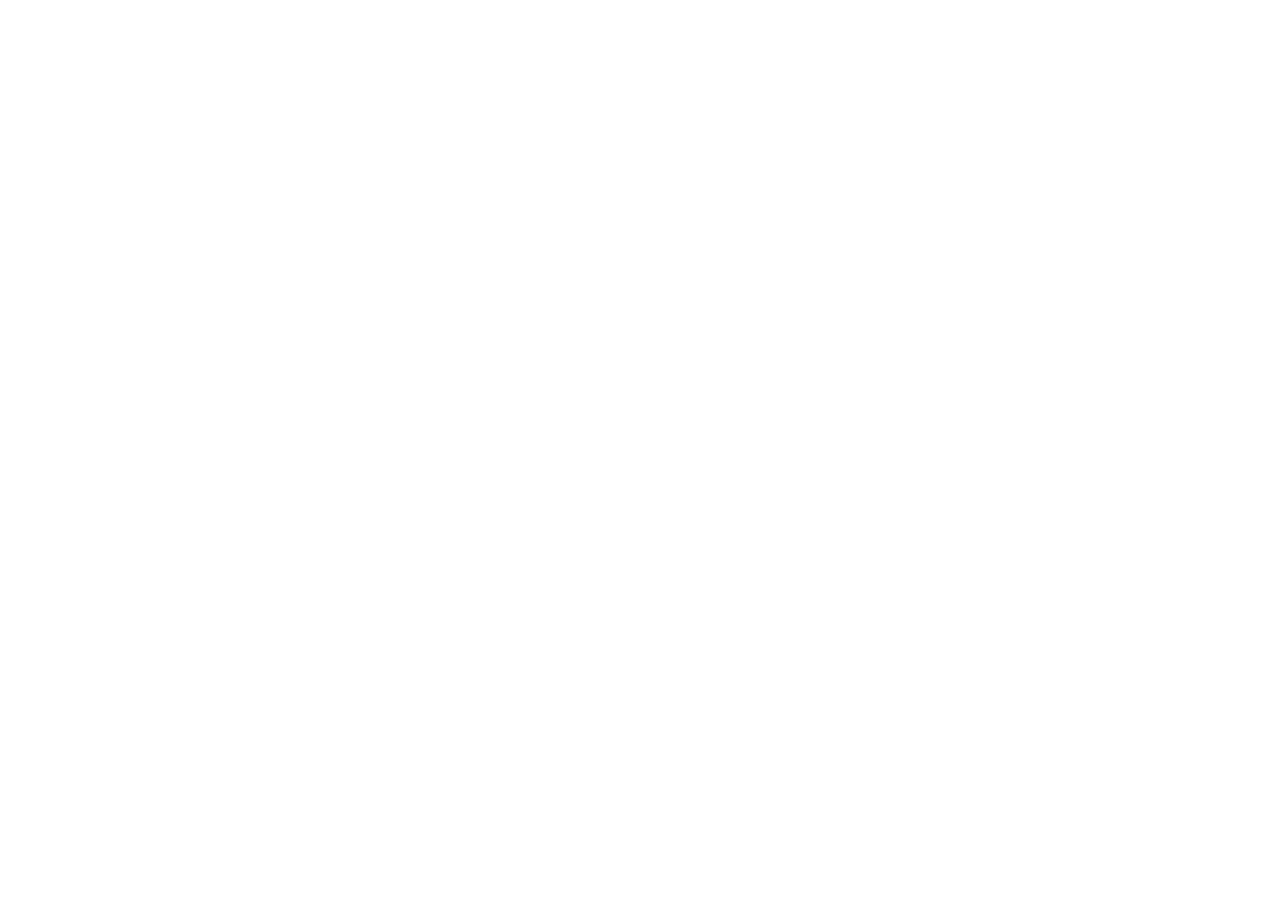
==== fuyu/index.html @ 99b29c58 "冬季限定アルバイトのチラシQR用の転送ページ /fuyu/ を追加（当面は通年パートの求人へ転送） Co-Authored-By: Claude Opus 5.5 <noreply@anthropic" ====
<!DOCTYPE html>
<html lang="ja">
<head>
<meta charset="UTF-8" />
<meta name="viewport" content="width=device-width, initial-scale=1.0" />
<title>冬季限定アルバイト募集｜当別当育苗</title>
<meta name="robots" content="noindex, follow" />
<!-- 冬季限定アルバイトのチラシのQRコードの飛び先。季節の求人を出したら、またIndeedの求人を出し直してURLが変わったら、jk= の3か所（meta refresh・JOB_URL・リンク）を書き換える。季節の求人ができるまでは通年パートの求人に移す -->
<meta http-equiv="refresh" content="0; url=https://jp.indeed.com/viewjob?jk=e2c8e6361f26f959" />
<link rel="icon" href="/favicon.svg" type="image/svg+xml" />
<link rel="stylesheet" href="/style.css" />
<script>
  var JOB_URL = "https://jp.indeed.com/viewjob?jk=e2c8e6361f26f959";
  location.replace(JOB_URL);
</script>
</head>
<body>
<main style="max-width:640px;margin:0 auto;padding:48px 16px;line-height:1.8">
  <h1 style="font-size:1.4rem">当別当育苗　冬季限定アルバイト募集（1月〜4月末）</h1>
  <p>Indeedの求人ページに移動しています。移動しない場合は、次のリンクから開いてください。</p>
  <p><a href="https://jp.indeed.com/viewjob?jk=e2c8e6361f26f959">Indeedの求人ページを開く</a></p>
  <p>お電話でも受け付けています。<br><a href="tel:0858585005">TEL 0858-58-5005</a></p>
  <p><a href="/recruit.html">採用情報</a>　<a href="/">トップページ</a></p>
</main>
</body>
</html>
---- style.css ----
@charset "UTF-8";
/* 当別当育苗 公式サイト — リデザイン v4（エディトリアル・クラフトミニマリズム） */

:root {
  --paper:      #F7F5EE;
  --paper-deep: #EFECE1;
  --ink:        #1F231C;
  --ink-soft:   #454B3E;
  --muted:      #77786A;
  --line:       #DBD6C6;
  --green:      #3A5635;
  --green-deep: #2C4128;
  --night:      #20281F;
  --on-night:   #EDEAE0;
  --muted-night:#A6A89A;
  --line-night: rgba(237,234,224,.22);

  --font-display: "Shippori Mincho B1", "Hiragino Mincho ProN", "Yu Mincho", serif;
  --font-body: "Zen Kaku Gothic New", "Hiragino Kaku Gothic ProN", "Noto Sans JP", "Yu Gothic", sans-serif;

  --sp-2: 16px; --sp-3: 24px; --sp-4: 32px; --sp-6: 48px; --sp-8: 64px;
  --section: clamp(88px, 11vw, 152px);
  --wrap-max: 1120px;
  --wrap-pad: clamp(20px, 4vw, 32px);
}

* { box-sizing: border-box; }
html, body { overflow-x: clip; }
html { scroll-behavior: smooth; }

body {
  margin: 0;
  background: var(--paper);
  color: var(--ink-soft);
  font-family: var(--font-body);
  font-size: 15.5px;
  line-height: 1.95;
  letter-spacing: .02em;
  -webkit-font-smoothing: antialiased;
  text-rendering: optimizeLegibility;
}

a { color: inherit; }
img { display: block; max-width: 100%; }

.wrap { max-width: var(--wrap-max); margin: 0 auto; padding: 0 var(--wrap-pad); }
.bleed { width: 100dvw; margin-inline: calc(50% - 50dvw); }

h1, h2, h3 { font-family: var(--font-display); color: var(--ink); margin: 0; }
h1, h2 { font-weight: 600; }
h3 { font-weight: 500; }

.sr-only { position:absolute; width:1px; height:1px; padding:0; margin:-1px; overflow:hidden; clip:rect(0,0,0,0); white-space:nowrap; border:0; }
.nw { display: inline-block; }

/* ---------- ボタン ---------- */
.btn {
  display: inline-flex; align-items: center; gap: 8px;
  padding: 14px 26px; border-radius: 2px; border: 1px solid transparent;
  font-family: var(--font-body); font-size: 14px; font-weight: 500; letter-spacing: .08em;
  text-decoration: none; cursor: pointer; transition: background .25s, color .25s, border-color .25s;
}
.btn .arrow { transition: transform .25s; }
.btn:hover .arrow { transform: translateX(4px); }
.btn-primary { background: var(--green); color: #fff; }
.btn-primary:hover { background: var(--green-deep); color: #fff; }
.btn-ghost { background: transparent; color: var(--ink); border-color: var(--ink); }
.btn-ghost:hover { background: var(--ink); color: var(--paper); }
.btn-ghost-light { background: transparent; color: var(--on-night); border-color: var(--on-night); }
.btn-ghost-light:hover { background: var(--on-night); color: var(--night); }

/* ---------- ヘッダー ---------- */
.site-header {
  position: sticky; top: 0; z-index: 30;
  background: var(--paper); border-bottom: 1px solid var(--line);
}
.site-header .wrap { display: flex; align-items: center; justify-content: space-between; height: 72px; }
.brand { text-decoration: none; }
.brand .name { font-family: var(--font-display); font-weight: 500; font-size: 20px; letter-spacing: .14em; color: var(--ink); }
.nav { display: flex; align-items: center; gap: 26px; }
.nav a {
  font-size: 13.5px; font-weight: 500; color: var(--ink-soft); text-decoration: none; padding-bottom: 3px; white-space: nowrap;
  background-image: linear-gradient(var(--ink), var(--ink));
  background-size: 0% 1px; background-position: 0 100%; background-repeat: no-repeat;
  transition: background-size .3s ease, color .2s;
}
.nav a:hover { color: var(--ink); background-size: 100% 1px; }
.nav a[aria-current="page"] { color: var(--ink); background-size: 100% 1px; }

/* ---------- 共通セクション ---------- */
.sec { padding: var(--section) 0; }
.sec--deep { background: var(--paper-deep); }
.sec--paper { background: var(--paper); border-top: 1px solid var(--line); }

.sechead { display: flex; align-items: center; gap: 16px; margin-bottom: var(--sp-4); }
.sechead .num { font-size: 11px; font-weight: 500; letter-spacing: .25em; color: var(--muted); }
.sechead .rule { flex: 1; height: 1px; background: var(--line); }

.kicker { font-size: 13px; font-weight: 500; letter-spacing: .2em; color: var(--green); margin: 0 0 14px; }
.stitle { font-size: clamp(25px, 3vw, 34px); line-height: 1.45; letter-spacing: .05em; }
.lead { font-size: 16.5px; line-height: 2.05; letter-spacing: .03em; color: var(--ink-soft); max-width: 40em; margin: 0; }

.split { display: grid; grid-template-columns: 5fr 7fr; gap: var(--sp-8); align-items: start; }
.split-r { padding-top: 6px; }

/* ---------- ヒーロー ---------- */
.hero { display: grid; grid-template-columns: 44% 56%; align-items: stretch; min-height: clamp(480px, 72vh, 720px); }
.hero-text {
  display: flex; gap: var(--sp-3); align-items: center;
  padding-left: max(var(--wrap-pad), calc((100vw - var(--wrap-max)) / 2));
  padding-right: var(--sp-6); padding-block: var(--sp-8);
}
.hero-kicker {
  writing-mode: vertical-rl; text-orientation: upright;
  font-size: 13px; letter-spacing: .3em; color: var(--muted); margin: 0; white-space: nowrap; align-self: flex-start;
}
.hero-copy { flex: 1; }
.hero h1 { font-size: clamp(34px, 4.6vw, 54px); line-height: 1.35; letter-spacing: .045em; }
.hero .subhead { font-size: 16px; line-height: 2; letter-spacing: .03em; color: var(--ink-soft); max-width: 34em; margin: 22px 0 0; }
.hero .btns { display: flex; gap: 12px; flex-wrap: wrap; margin-top: 34px; }
.hero-media { position: relative; overflow: hidden; }
.hero-media img { width: 100%; height: 100%; object-fit: cover; }

/* ---------- 会社案内 ---------- */
.band { height: clamp(320px, 42vw, 520px); overflow: hidden; margin-top: var(--sp-8); }
.band img { width: 100%; height: 100%; object-fit: cover; object-position: center 62%; }
.band-cap { text-align: right; font-size: 13px; letter-spacing: .04em; color: var(--muted); margin: 12px 0 0; }

.mvv { display: grid; grid-template-columns: 1fr 1fr; gap: var(--sp-8); margin-top: var(--section); }
.mvv .item { padding-left: var(--sp-3); border-left: 1px solid var(--line); }
.mvv .label { font-size: 11px; font-weight: 500; letter-spacing: .25em; color: var(--green); }
.mvv h3 { font-size: 19px; line-height: 1.6; letter-spacing: .05em; margin: 10px 0 12px; }
.mvv p { font-size: 14.5px; color: var(--ink-soft); margin: 0; max-width: 34em; }

.about-info { margin-top: var(--section); max-width: 66%; }
.info-h { font-family: var(--font-display); font-weight: 500; font-size: 19px; letter-spacing: .05em; color: var(--ink); margin: 0 0 6px; }
.info-table { width: 100%; border-collapse: collapse; font-feature-settings: "tnum"; }
.info-table th, .info-table td { text-align: left; vertical-align: top; padding: 18px 0; border-top: 1px solid var(--line); }
.info-table tr:last-child td, .info-table tr:last-child th { border-bottom: 1px solid var(--line); }
.info-table th { width: 116px; font-size: 12px; font-weight: 500; letter-spacing: .15em; color: var(--muted); padding-right: 20px; white-space: nowrap; }
.info-table td { font-size: 15.5px; color: var(--ink-soft); }
.info-table a, .map-link a { color: var(--green); text-underline-offset: 3px; }
.map-link { margin: 20px 0 0; font-size: 14px; }
.map-link a { text-decoration: none; }
.map-link a:hover { text-decoration: underline; }

/* ---------- 商品 ---------- */
.products-grid { display: grid; grid-template-columns: 7fr 4fr; gap: var(--sp-8); align-items: start; margin-top: var(--sp-8); }
.pcard--sub { margin-top: 72px; }
.pcard .media { overflow: hidden; }
.pcard .media img { width: 100%; height: 100%; object-fit: cover; transition: transform .8s ease-out; }
.pcard .media:hover img { transform: scale(1.02); }
.pcard--main .media { aspect-ratio: 3 / 2; }
.pcard--sub .media { aspect-ratio: 4 / 5; }
.pcard .cap { display: flex; align-items: baseline; gap: 14px; border-top: 1px solid var(--line); margin-top: 18px; padding-top: 14px; }
.pcard .cap .num { font-family: var(--font-display); font-size: 15px; color: var(--green); letter-spacing: .1em; }
.pcard h3 { font-size: 19px; letter-spacing: .05em; }
.pcard .desc { font-size: 14.5px; color: var(--ink-soft); margin: 12px 0 0; }
.pcard .price { font-size: 13.5px; color: var(--muted); margin: 10px 0 0; }
.card-link { display: inline-flex; align-items: baseline; gap: 6px; margin-top: 14px; font-size: 13.5px; color: var(--green); text-decoration: none; letter-spacing: .04em; }
.card-link .arrow { transition: transform .25s; }
.card-link:hover .arrow { transform: translateX(4px); }
.note { margin: var(--sp-8) 0 0; font-size: 13px; line-height: 1.9; color: var(--muted); max-width: 52em; }

/* ---------- オンラインショップ（末尾・小ブロック） ---------- */
.shop-strip { padding: var(--sp-8) 0; background: var(--paper-deep); border-top: 1px solid var(--line); }
.shop-strip-title { font-family: var(--font-display); font-weight: 500; font-size: 20px; letter-spacing: .05em; color: var(--ink); margin: 6px 0 12px; }
.shop-strip-text { font-size: 14.5px; line-height: 1.95; color: var(--ink-soft); max-width: 46em; margin: 0 0 18px; }

/* ---------- 採用: 3つの基準（枠なし番号リスト） ---------- */
.values { display: grid; grid-template-columns: repeat(3, 1fr); gap: var(--sp-6); margin-top: var(--sp-8); }
.value { border-top: 1px solid var(--line); padding-top: 20px; }
.value .num { font-family: var(--font-display); font-size: 19px; color: var(--green); letter-spacing: .1em; }
.value h3 { font-size: 18px; letter-spacing: .05em; margin: 10px 0 12px; }
.value p { font-size: 14.5px; color: var(--ink-soft); margin: 0; }

/* ---------- 募集要項 ---------- */
.req-table { width: 100%; border-collapse: collapse; margin-top: var(--sp-4); font-feature-settings: "tnum"; }
.req-table th, .req-table td { text-align: left; vertical-align: top; padding: 18px 0; border-top: 1px solid var(--line); }
.req-table tr:last-child td, .req-table tr:last-child th { border-bottom: 1px solid var(--line); }
.req-table th { width: 150px; font-size: 12px; font-weight: 500; letter-spacing: .15em; color: var(--muted); padding-right: 24px; white-space: nowrap; }
.req-table td { font-size: 15px; color: var(--ink-soft); line-height: 1.95; }
.req-table td .tba { color: var(--muted); font-size: 13px; }
.req-table a { color: var(--green); text-underline-offset: 3px; }
.apply-tel { margin-top: var(--sp-6); }
.apply-tel a { font-family: var(--font-display); font-size: 24px; letter-spacing: .06em; color: var(--ink); text-decoration: none; font-feature-settings: "tnum"; }
.apply-tel a:hover { color: var(--green); }

/* ---------- 採用ティーザー（実写＋暗緑オーバーレイ） ---------- */
.teaser { position: relative; display: grid; place-items: center; height: clamp(420px, 52vh, 560px); overflow: hidden; text-align: center; }
.teaser-bg { position: absolute; inset: 0; width: 100%; height: 100%; object-fit: cover; }
.teaser::after { content: ""; position: absolute; inset: 0; background: var(--night); opacity: .62; }
.teaser-inner { position: relative; z-index: 1; padding: 0 var(--wrap-pad); }
.teaser h2 { color: var(--on-night); font-size: clamp(24px, 3.2vw, 32px); line-height: 1.45; letter-spacing: .06em; }
.teaser p { color: var(--on-night); opacity: .9; font-size: 15px; line-height: 2; max-width: 40em; margin: 16px auto 30px; }

/* ---------- フッター ---------- */
.site-footer { background: var(--night); color: var(--on-night); padding: var(--sp-8) 0 var(--sp-6); border-top: 1px solid var(--line-night); }
.site-footer .cols { display: grid; grid-template-columns: 2fr 1fr 1fr; gap: var(--sp-6); }
.site-footer .fname { font-family: var(--font-display); font-size: 22px; letter-spacing: .1em; color: #fff; margin: 0 0 14px; }
.site-footer p { font-size: 13.5px; line-height: 1.95; color: var(--on-night); margin: 0; }
.site-footer a { color: var(--on-night); text-decoration: none; text-underline-offset: 3px; }
.site-footer a:hover { text-decoration: underline; }
.site-footer .fnav { padding-top: 6px; }
.site-footer .fnav a { display: block; padding: 4px 0; font-size: 14px; }
.site-footer .copy { margin-top: var(--sp-6); font-size: 12px; color: var(--muted-night); letter-spacing: .04em; }

/* ---------- モーション ---------- */
.hero-copy, .hero-media { will-change: opacity, transform; }
@keyframes heroIn { from { opacity: 0; transform: translateY(8px); } to { opacity: 1; transform: none; } }
.hero-copy { animation: heroIn .8s ease-out both; }
.hero-media { animation: heroIn .8s ease-out .12s both; }

html.js .reveal { opacity: 0; transform: translateY(12px); transition: opacity .65s ease-out, transform .65s ease-out; }
html.js .reveal.is-in { opacity: 1; transform: none; }

@media (prefers-reduced-motion: reduce) {
  html { scroll-behavior: auto; }
  .hero-copy, .hero-media { animation: none; }
  html.js .reveal { opacity: 1; transform: none; transition: none; }
  .pcard .media img { transition: none; }
  .pcard .media:hover img { transform: none; }
  .btn:hover .arrow, .card-link:hover .arrow { transform: none; }
}

/* ---------- レスポンシブ ---------- */
@media (max-width: 860px) {
  .nav { gap: 16px; }
  .nav a:not(.shop) { font-size: 12.5px; }
  .split { grid-template-columns: 1fr; gap: var(--sp-3); }
  .products-grid { grid-template-columns: 1fr; gap: var(--sp-6); }
  .pcard--sub { margin-top: 0; }
  .pcard--sub .media { aspect-ratio: 3 / 2; }
  .mvv { grid-template-columns: 1fr; gap: var(--sp-4); }
  .values { grid-template-columns: 1fr; gap: var(--sp-4); }
  .about-info { max-width: 100%; }
  .hero { grid-template-columns: 1fr; min-height: 0; }
  .hero-text { padding: var(--sp-8) var(--wrap-pad) var(--sp-6); display: block; }
  .hero-kicker { writing-mode: horizontal-tb; text-orientation: mixed; margin: 0 0 14px; color: var(--green); letter-spacing: .2em; }
  .hero-media { aspect-ratio: 3 / 2; }
  .site-footer .cols { grid-template-columns: 1fr; gap: var(--sp-4); }
}

@media (max-width: 480px) {
  .site-header .wrap { flex-wrap: wrap; height: auto; padding-top: 12px; padding-bottom: 12px; row-gap: 10px; }
  .brand { order: 1; }
  .nav { order: 3; width: 100%; justify-content: flex-start; gap: 20px; }
  .hero h1 { font-size: 30px; }
  .info-table th, .req-table th { width: 96px; padding-right: 12px; letter-spacing: .1em; }
}
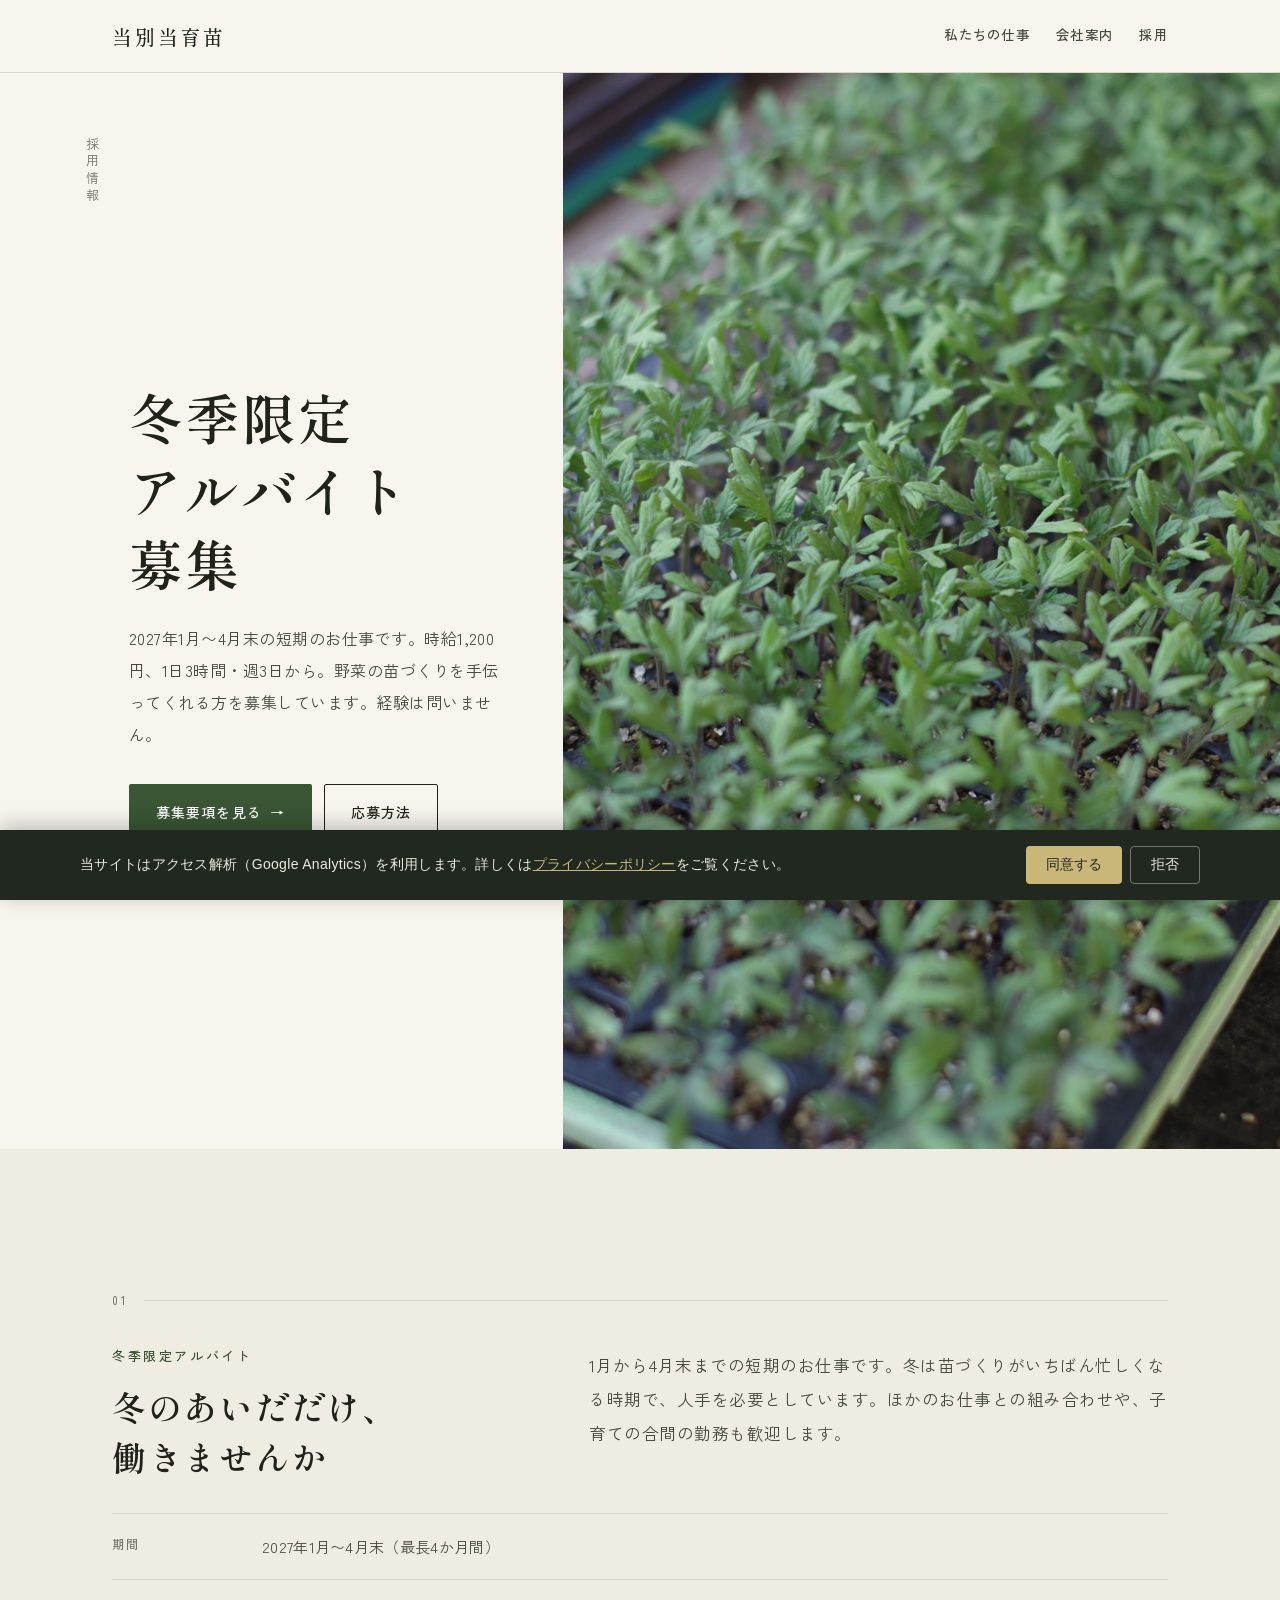
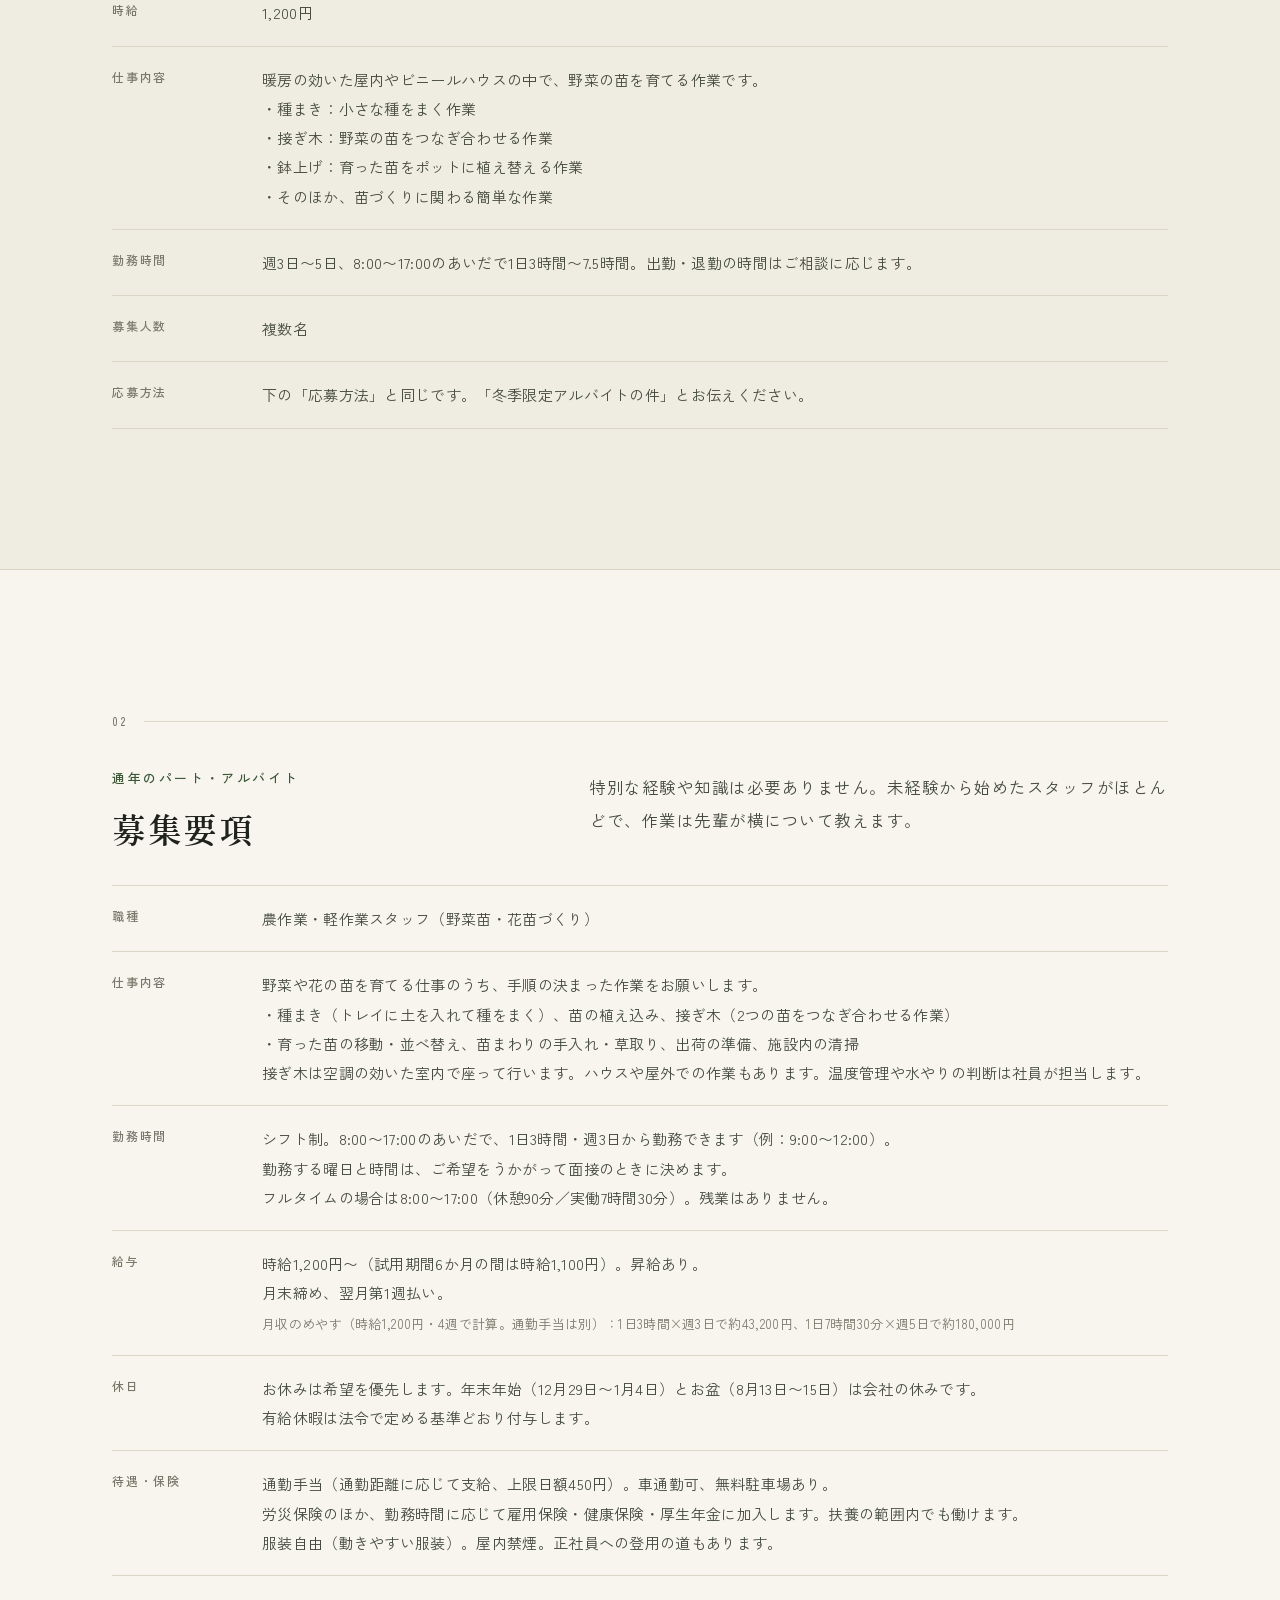
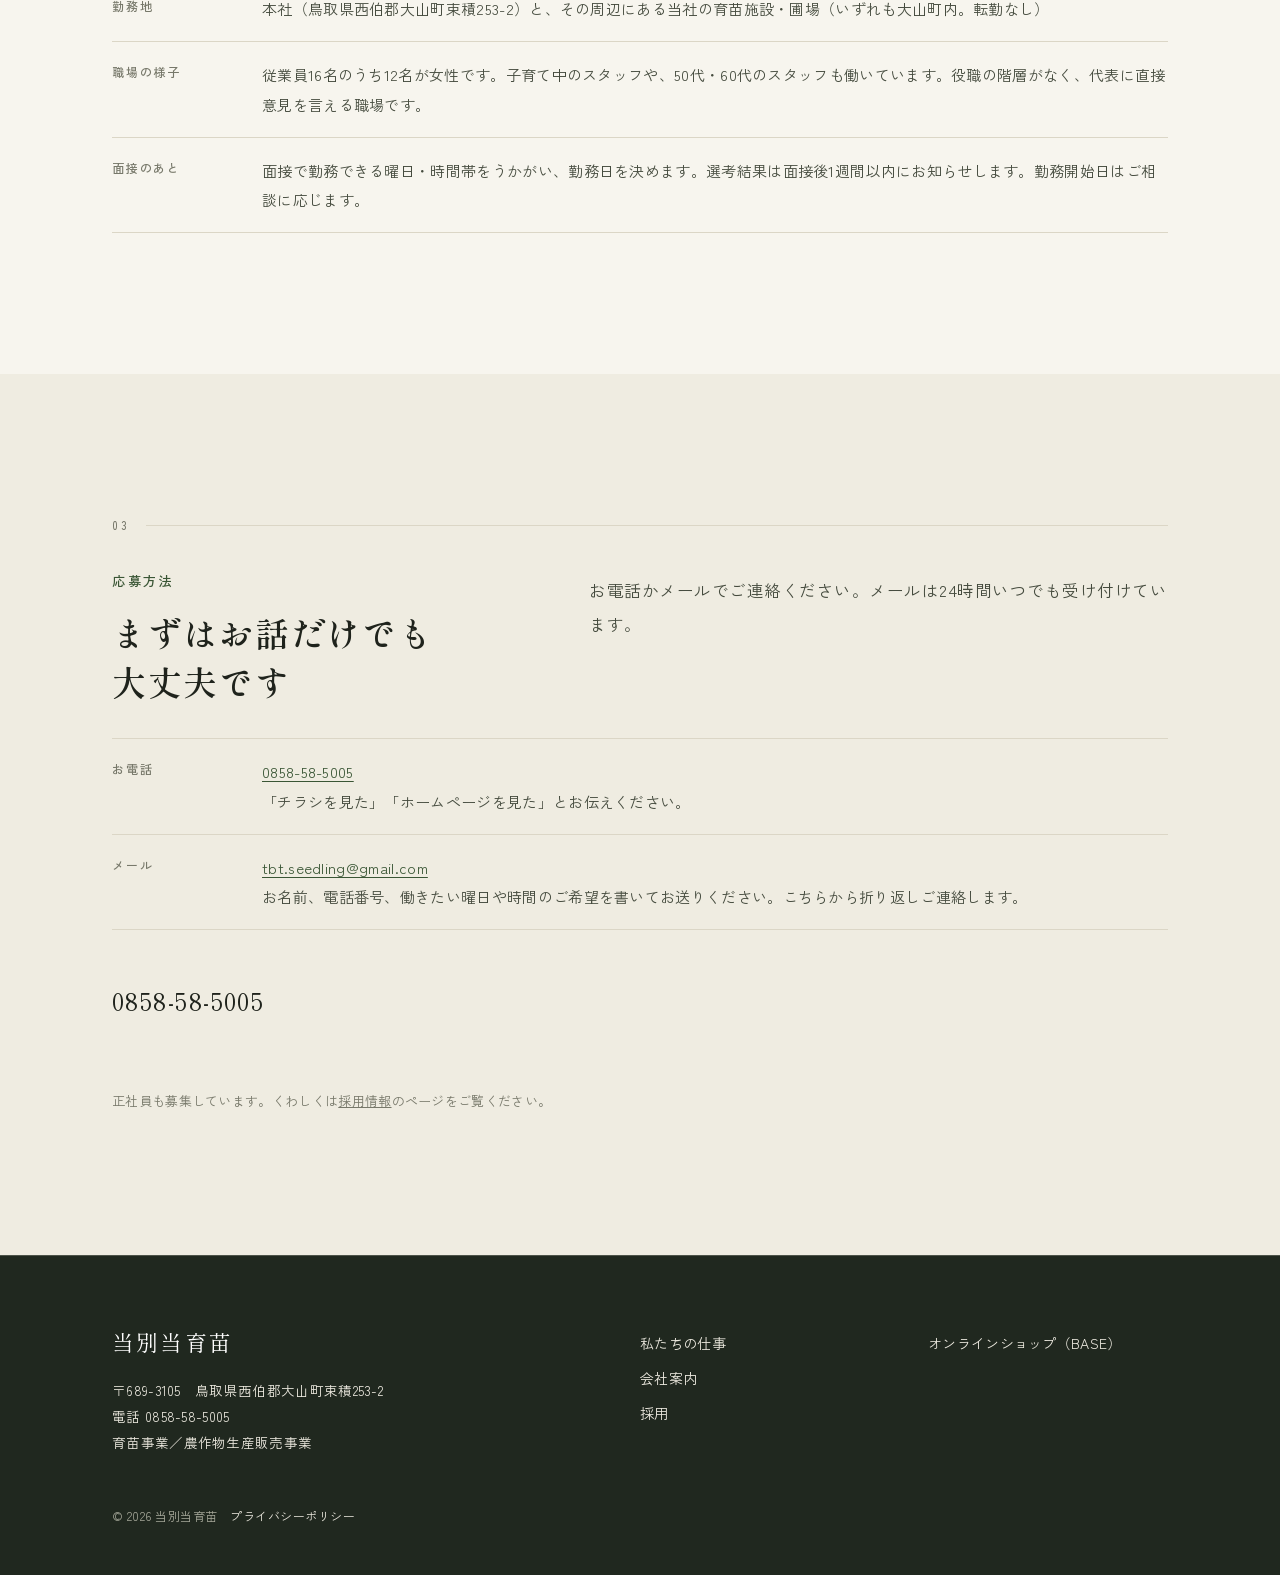
==== commit 9e399e53: "チラシQRの /part/・/fuyu/ を転送ページからパート求人ページに変更、採用ページの正社員の条件を最新の募集要項に更新 - Indeedの無料掲載が止まったため、Indeedへの転送をやめ、" ====
--- a/fuyu/index.html
+++ b/fuyu/index.html
@@ -3,24 +3,245 @@
 <head>
 <meta charset="UTF-8" />
 <meta name="viewport" content="width=device-width, initial-scale=1.0" />
+<!-- 新聞折込チラシのQRコードの飛び先（/fuyu/）。Indeedの掲載が止まったため、2026-11-27に転送をやめて求人ページそのものにした。
+     条件を変えたら /part/ と /fuyu/ の両方を直す（元は AI作業用で build_part_pages.py から生成） -->
 <title>冬季限定アルバイト募集｜当別当育苗</title>
-<meta name="robots" content="noindex, follow" />
-<!-- 冬季限定アルバイトのチラシのQRコードの飛び先。季節の求人を出したら、またIndeedの求人を出し直してURLが変わったら、jk= の3か所（meta refresh・JOB_URL・リンク）を書き換える。季節の求人ができるまでは通年パートの求人に移す -->
-<meta http-equiv="refresh" content="0; url=https://jp.indeed.com/viewjob?jk=e2c8e6361f26f959" />
+<meta name="description" content="当別当育苗（鳥取県大山町）の冬季限定アルバイト募集。2027年1月〜4月末、時給1,200円、1日3時間・週3日から。未経験歓迎。" />
+<link rel="canonical" href="https://tobetto.jp/fuyu/" />
 <link rel="icon" href="/favicon.svg" type="image/svg+xml" />
+<meta property="og:site_name" content="当別当育苗" />
+<meta property="og:locale" content="ja_JP" />
+<meta property="og:title" content="冬季限定アルバイト募集｜当別当育苗" />
+<meta property="og:description" content="当別当育苗（鳥取県大山町）の冬季限定アルバイト募集。2027年1月〜4月末、時給1,200円、1日3時間・週3日から。未経験歓迎。" />
+<meta property="og:type" content="website" />
+<meta property="og:url" content="https://tobetto.jp/fuyu/" />
+<meta property="og:image" content="https://tobetto.jp/img/ogp.jpg" />
+<link rel="preconnect" href="https://fonts.googleapis.com">
+<link rel="preconnect" href="https://fonts.gstatic.com" crossorigin>
+<link href="https://fonts.googleapis.com/css2?family=Shippori+Mincho+B1:wght@500;600&family=Zen+Kaku+Gothic+New:wght@400;500&display=swap" rel="stylesheet">
 <link rel="stylesheet" href="/style.css" />
-<script>
-  var JOB_URL = "https://jp.indeed.com/viewjob?jk=e2c8e6361f26f959";
-  location.replace(JOB_URL);
-</script>
+<!-- ===== TBT Analytics START =====
+  GA4 (G-S450J6KXNJ) + Consent Mode v2 (default denied) + Cookie告知バナー(日本語) + CVトラッカー
+-->
+<script>
+  window.dataLayer = window.dataLayer || [];
+  function gtag(){dataLayer.push(arguments);}
+  gtag('consent', 'default', {
+    'ad_storage': 'denied',
+    'ad_user_data': 'denied',
+    'ad_personalization': 'denied',
+    'analytics_storage': 'denied',
+    'wait_for_update': 500
+  });
+  try {
+    if (localStorage.getItem('tbt_consent') === 'granted') {
+      gtag('consent', 'update', { 'analytics_storage': 'granted' });
+    }
+  } catch(e){}
+</script>
+<script async src="https://www.googletagmanager.com/gtag/js?id=G-S450J6KXNJ"></script>
+<script>
+  gtag('js', new Date());
+  gtag('config', 'G-S450J6KXNJ', {
+    'anonymize_ip': true,
+    'allow_google_signals': false
+  });
+</script>
+<script>
+document.addEventListener('DOMContentLoaded', function(){
+  (function(){
+    try { if (localStorage.getItem('tbt_consent')) return; } catch(e){}
+    var wrap = document.createElement('div');
+    wrap.id = 'tbt-cookie-banner';
+    wrap.setAttribute('role', 'dialog');
+    wrap.setAttribute('aria-label', 'Cookie同意');
+    wrap.style.cssText = 'position:fixed;bottom:0;left:0;right:0;background:#20281F;color:#EDEAE0;padding:16px 20px;z-index:99999;font-size:14px;line-height:1.7;box-shadow:0 -4px 20px rgba(0,0,0,0.25);font-family:-apple-system,BlinkMacSystemFont,"Segoe UI","Noto Sans JP",sans-serif;';
+    wrap.innerHTML = '<div style="max-width:1120px;margin:0 auto;display:flex;flex-wrap:wrap;align-items:center;justify-content:space-between;gap:14px;"><div style="flex:1 1 60%;">当サイトはアクセス解析（Google Analytics）を利用します。詳しくは<a href="/privacy.html" style="color:#C9B77A;text-decoration:underline;">プライバシーポリシー</a>をご覧ください。</div><div style="flex:0 0 auto;display:flex;gap:8px;"><button id="tbt-accept" style="padding:9px 20px;border:none;cursor:pointer;font-size:14px;border-radius:4px;background:#C9B77A;color:#20281F;">同意する</button><button id="tbt-decline" style="padding:9px 20px;border:1px solid rgba(237,234,224,.4);cursor:pointer;font-size:14px;border-radius:4px;background:transparent;color:#EDEAE0;">拒否</button></div></div>';
+    document.body.appendChild(wrap);
+    document.getElementById('tbt-accept').onclick = function(){
+      try { localStorage.setItem('tbt_consent', 'granted'); } catch(e){}
+      if (typeof gtag === 'function') gtag('consent', 'update', { 'analytics_storage': 'granted' });
+      var b = document.getElementById('tbt-cookie-banner'); if (b) b.remove();
+    };
+    document.getElementById('tbt-decline').onclick = function(){
+      try { localStorage.setItem('tbt_consent', 'denied'); } catch(e){}
+      if (typeof gtag === 'function') gtag('consent', 'update', { 'analytics_storage': 'denied' });
+      var b = document.getElementById('tbt-cookie-banner'); if (b) b.remove();
+    };
+  })();
+  (function(){
+    if (typeof gtag !== 'function') return;
+    document.addEventListener('click', function(e){
+      var a = e.target.closest && e.target.closest('a');
+      if (!a) return;
+      var href = a.getAttribute('href') || '';
+      if (href.indexOf('base.shop') > -1) { gtag('event', 'click_outbound_shop', { 'destination_url': href }); }
+      if (href.indexOf('tel:') === 0) { gtag('event', 'click_phone', { 'phone': href.replace('tel:', '') }); }
+      if (href.indexOf('mailto:') === 0) { gtag('event', 'click_email', {}); }
+      if (href.indexOf('google.com/maps') > -1 || href.indexOf('goo.gl/maps') > -1) { gtag('event', 'click_map', {}); }
+    });
+  })();
+});
+</script>
+<!-- ===== TBT Analytics END ===== -->
 </head>
 <body>
-<main style="max-width:640px;margin:0 auto;padding:48px 16px;line-height:1.8">
-  <h1 style="font-size:1.4rem">当別当育苗　冬季限定アルバイト募集（1月〜4月末）</h1>
-  <p>Indeedの求人ページに移動しています。移動しない場合は、次のリンクから開いてください。</p>
-  <p><a href="https://jp.indeed.com/viewjob?jk=e2c8e6361f26f959">Indeedの求人ページを開く</a></p>
-  <p>お電話でも受け付けています。<br><a href="tel:0858585005">TEL 0858-58-5005</a></p>
-  <p><a href="/recruit.html">採用情報</a>　<a href="/">トップページ</a></p>
+
+<!-- ヘッダー -->
+<header class="site-header">
+  <div class="wrap">
+    <a class="brand" href="/index.html" aria-label="当別当育苗 トップへ">
+      <span class="name">当別当育苗</span>
+    </a>
+    <nav class="nav">
+      <a href="/index.html#work">私たちの仕事</a>
+      <a href="/index.html#about">会社案内</a>
+      <a href="/recruit.html">採用</a>
+    </nav>
+  </div>
+</header>
+
+<main>
+
+<!-- ヒーロー -->
+<section class="hero">
+  <div class="hero-text">
+    <p class="hero-kicker">採用情報</p>
+    <div class="hero-copy">
+      <h1><span class="nw">冬季限定</span><span class="nw">アルバイト</span><span class="nw">募集</span></h1>
+      <p class="subhead">2027年1月〜4月末の短期のお仕事です。時給1,200円、1日3時間・週3日から。野菜の苗づくりを手伝ってくれる方を募集しています。経験は問いません。</p>
+      <div class="btns">
+        <a class="btn btn-primary" href="#winter">募集要項を見る<span class="arrow">→</span></a>
+        <a class="btn btn-ghost" href="#apply">応募方法</a>
+      </div>
+    </div>
+  </div>
+  <div class="hero-media">
+    <img src="/img/product-seedlings.jpg" width="1600" height="1066" alt="ハウスで育つ野菜の苗" fetchpriority="high" />
+  </div>
+</section>
+
+<!-- 冬季限定アルバイト -->
+<section class="sec sec--deep" id="winter">
+  <div class="wrap">
+    <div class="sechead reveal"><span class="num">01</span><span class="rule"></span></div>
+    <div class="split reveal">
+      <div class="split-l">
+        <p class="kicker">冬季限定アルバイト</p>
+        <h2 class="stitle"><span class="nw">冬のあいだだけ、</span><span class="nw">働きませんか</span></h2>
+      </div>
+      <div class="split-r">
+        <p class="lead">1月から4月末までの短期のお仕事です。冬は苗づくりがいちばん忙しくなる時期で、人手を必要としています。ほかのお仕事との組み合わせや、子育ての合間の勤務も歓迎します。</p>
+      </div>
+    </div>
+    <table class="req-table reveal">
+      <caption class="sr-only">冬季限定アルバイトの募集要項</caption>
+      <tbody>
+      <tr><th scope="row">期間</th><td>2027年1月〜4月末（最長4か月間）</td></tr>
+      <tr><th scope="row">時給</th><td>1,200円</td></tr>
+      <tr><th scope="row">仕事内容</th><td>暖房の効いた屋内やビニールハウスの中で、野菜の苗を育てる作業です。<br>・種まき：小さな種をまく作業<br>・接ぎ木：野菜の苗をつなぎ合わせる作業<br>・鉢上げ：育った苗をポットに植え替える作業<br>・そのほか、苗づくりに関わる簡単な作業</td></tr>
+      <tr><th scope="row">勤務時間</th><td>週3日〜5日、8:00〜17:00のあいだで1日3時間〜7.5時間。出勤・退勤の時間はご相談に応じます。</td></tr>
+      <tr><th scope="row">募集人数</th><td>複数名</td></tr>
+      <tr><th scope="row">応募方法</th><td>下の「応募方法」と同じです。「冬季限定アルバイトの件」とお伝えください。</td></tr>
+      </tbody>
+    </table>
+  </div>
+</section>
+
+<!-- パート・アルバイト 募集要項 -->
+<section class="sec sec--paper" id="requirements">
+  <div class="wrap">
+    <div class="sechead reveal"><span class="num">02</span><span class="rule"></span></div>
+    <div class="split reveal">
+      <div class="split-l">
+        <p class="kicker">通年のパート・アルバイト</p>
+        <h2 class="stitle">募集要項</h2>
+      </div>
+      <div class="split-r">
+        <p class="lead">特別な経験や知識は必要ありません。未経験から始めたスタッフがほとんどで、作業は先輩が横について教えます。</p>
+      </div>
+    </div>
+    <table class="req-table reveal">
+      <caption class="sr-only">パート・アルバイトの募集要項</caption>
+      <tbody>
+      <tr><th scope="row">職種</th><td>農作業・軽作業スタッフ（野菜苗・花苗づくり）</td></tr>
+      <tr><th scope="row">仕事内容</th><td>野菜や花の苗を育てる仕事のうち、手順の決まった作業をお願いします。<br>・種まき（トレイに土を入れて種をまく）、苗の植え込み、接ぎ木（2つの苗をつなぎ合わせる作業）<br>・育った苗の移動・並べ替え、苗まわりの手入れ・草取り、出荷の準備、施設内の清掃<br>接ぎ木は空調の効いた室内で座って行います。ハウスや屋外での作業もあります。温度管理や水やりの判断は社員が担当します。</td></tr>
+      <tr><th scope="row">勤務時間</th><td>シフト制。8:00〜17:00のあいだで、1日3時間・週3日から勤務できます（例：9:00〜12:00）。<br>勤務する曜日と時間は、ご希望をうかがって面接のときに決めます。<br>フルタイムの場合は8:00〜17:00（休憩90分／実働7時間30分）。残業はありません。</td></tr>
+      <tr><th scope="row">給与</th><td>時給1,200円〜（試用期間6か月の間は時給1,100円）。昇給あり。<br>月末締め、翌月第1週払い。<br><span class="tba">月収のめやす（時給1,200円・4週で計算。通勤手当は別）：1日3時間×週3日で約43,200円、1日7時間30分×週5日で約180,000円</span></td></tr>
+      <tr><th scope="row">休日</th><td>お休みは希望を優先します。年末年始（12月29日〜1月4日）とお盆（8月13日〜15日）は会社の休みです。<br>有給休暇は法令で定める基準どおり付与します。</td></tr>
+      <tr><th scope="row">待遇・保険</th><td>通勤手当（通勤距離に応じて支給、上限日額450円）。車通勤可、無料駐車場あり。<br>労災保険のほか、勤務時間に応じて雇用保険・健康保険・厚生年金に加入します。扶養の範囲内でも働けます。<br>服装自由（動きやすい服装）。屋内禁煙。正社員への登用の道もあります。</td></tr>
+      <tr><th scope="row">勤務地</th><td>本社（鳥取県西伯郡大山町束積253-2）と、その周辺にある当社の育苗施設・圃場（いずれも大山町内。転勤なし）</td></tr>
+      <tr><th scope="row">職場の様子</th><td>従業員16名のうち12名が女性です。子育て中のスタッフや、50代・60代のスタッフも働いています。役職の階層がなく、代表に直接意見を言える職場です。</td></tr>
+      <tr><th scope="row">面接のあと</th><td>面接で勤務できる曜日・時間帯をうかがい、勤務日を決めます。選考結果は面接後1週間以内にお知らせします。勤務開始日はご相談に応じます。</td></tr>
+      </tbody>
+    </table>
+  </div>
+</section>
+
+<!-- 応募方法 -->
+<section class="sec sec--deep" id="apply">
+  <div class="wrap">
+    <div class="sechead reveal"><span class="num">03</span><span class="rule"></span></div>
+    <div class="split reveal">
+      <div class="split-l">
+        <p class="kicker">応募方法</p>
+        <h2 class="stitle"><span class="nw">まずはお話だけでも</span><span class="nw">大丈夫です</span></h2>
+      </div>
+      <div class="split-r">
+        <p class="lead">お電話かメールでご連絡ください。メールは24時間いつでも受け付けています。</p>
+      </div>
+    </div>
+    <table class="req-table reveal">
+      <caption class="sr-only">応募方法</caption>
+      <tbody>
+      <tr><th scope="row">お電話</th><td><a href="tel:0858-58-5005">0858-58-5005</a><br>「チラシを見た」「ホームページを見た」とお伝えください。</td></tr>
+      <tr><th scope="row">メール</th><td><a href="mailto:tbt.seedling@gmail.com">tbt.seedling@gmail.com</a><br>お名前、電話番号、働きたい曜日や時間のご希望を書いてお送りください。こちらから折り返しご連絡します。</td></tr>
+      </tbody>
+    </table>
+    <div class="apply-tel reveal"><a href="tel:0858-58-5005">0858-58-5005</a></div>
+    <p class="note reveal">正社員も募集しています。くわしくは<a href="/recruit.html">採用情報</a>のページをご覧ください。</p>
+  </div>
+</section>
+
 </main>
+
+<!-- フッター -->
+<footer class="site-footer">
+  <div class="wrap">
+    <div class="cols">
+      <div>
+        <p class="fname">当別当育苗</p>
+        <p>〒689-3105　鳥取県西伯郡大山町束積253-2<br>
+        電話 <a href="tel:0858-58-5005">0858-58-5005</a><br>
+        育苗事業／農作物生産販売事業</p>
+      </div>
+      <div class="fnav">
+        <a href="/index.html#work">私たちの仕事</a>
+        <a href="/index.html#about">会社案内</a>
+        <a href="/recruit.html">採用</a>
+      </div>
+      <div class="fnav">
+        <a href="https://tbtseedling.base.shop/" target="_blank" rel="noopener">オンラインショップ（BASE）</a>
+      </div>
+    </div>
+    <p class="copy">© 2026 当別当育苗　<a href="/privacy.html">プライバシーポリシー</a></p>
+  </div>
+</footer>
+
+<script>
+document.documentElement.classList.add('js');
+var reveals = document.querySelectorAll('.reveal');
+if ('IntersectionObserver' in window) {
+  var io = new IntersectionObserver(function (es) {
+    es.forEach(function (e) {
+      if (e.isIntersecting) { e.target.classList.add('is-in'); io.unobserve(e.target); }
+    });
+  }, { threshold: 0, rootMargin: '0px 0px -12% 0px' });
+  reveals.forEach(function (el) { io.observe(el); });
+} else {
+  reveals.forEach(function (el) { el.classList.add('is-in'); });
+}
+</script>
+
 </body>
 </html>
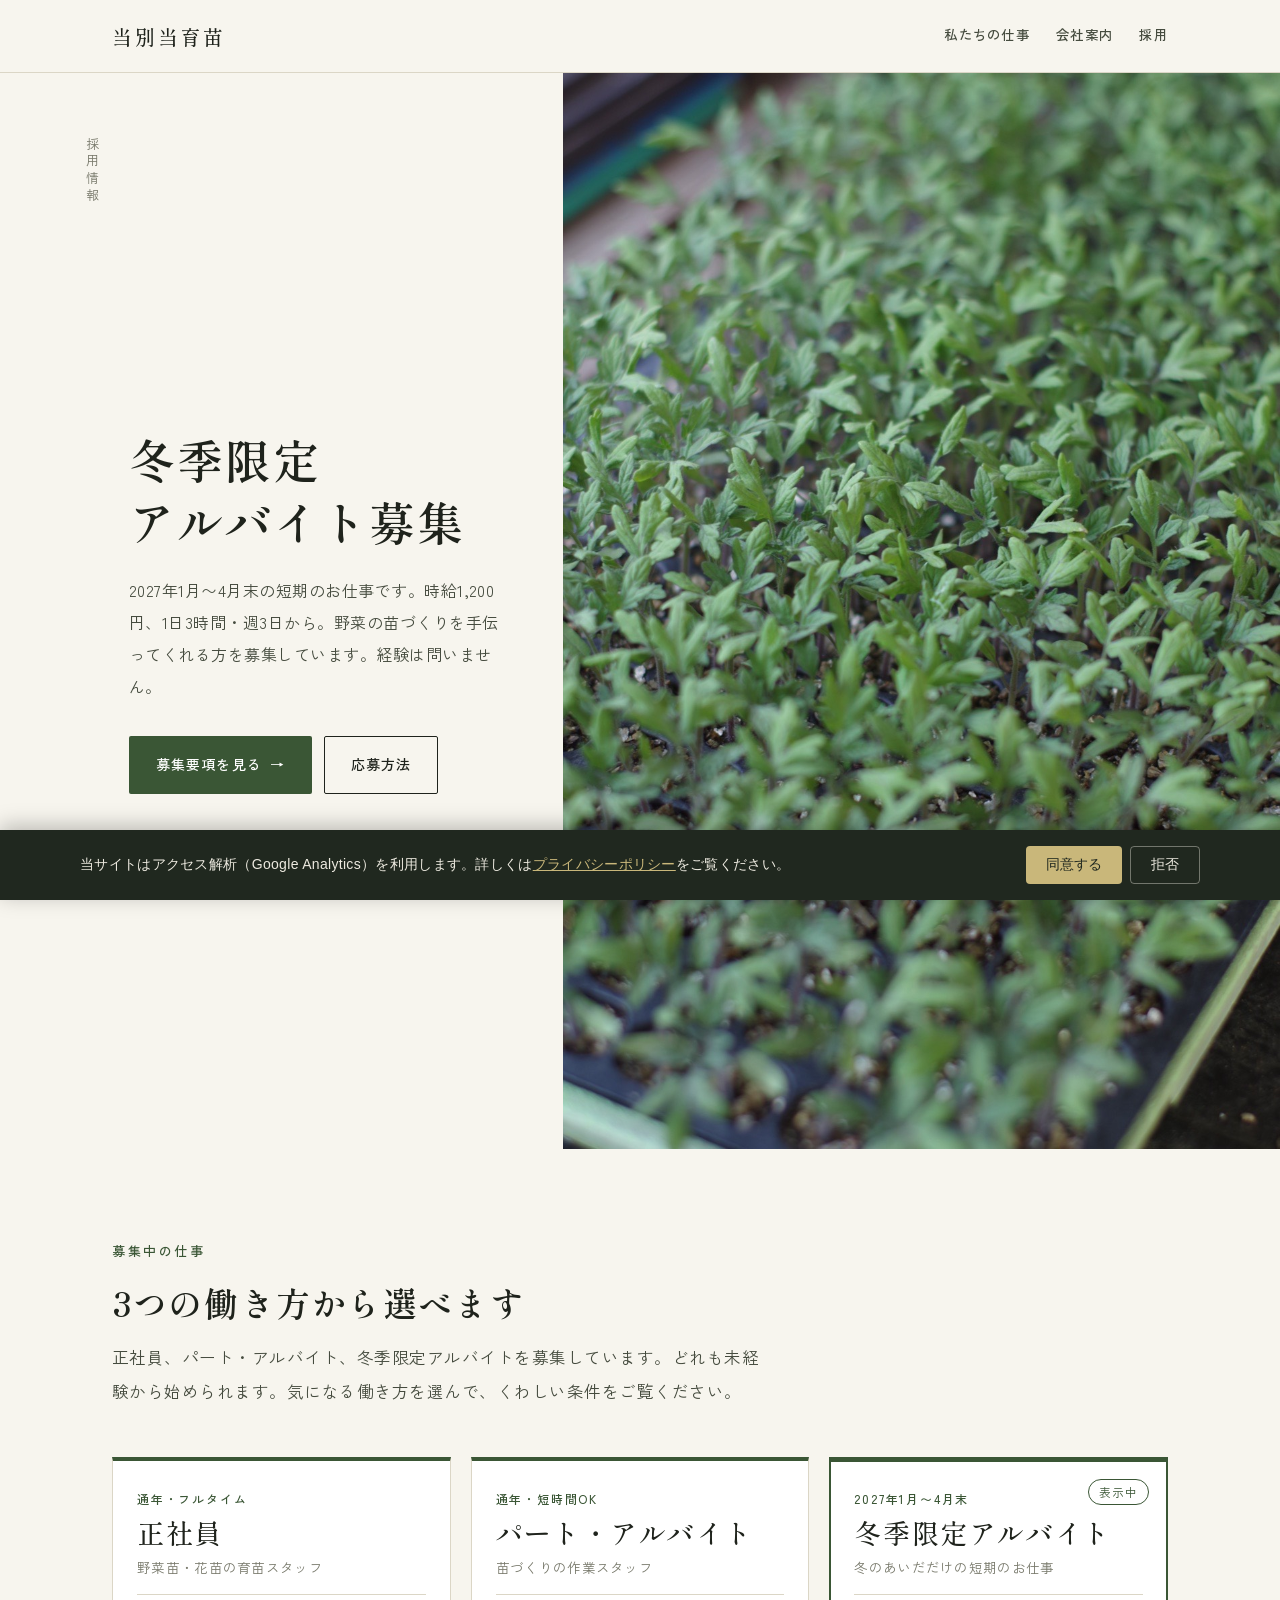
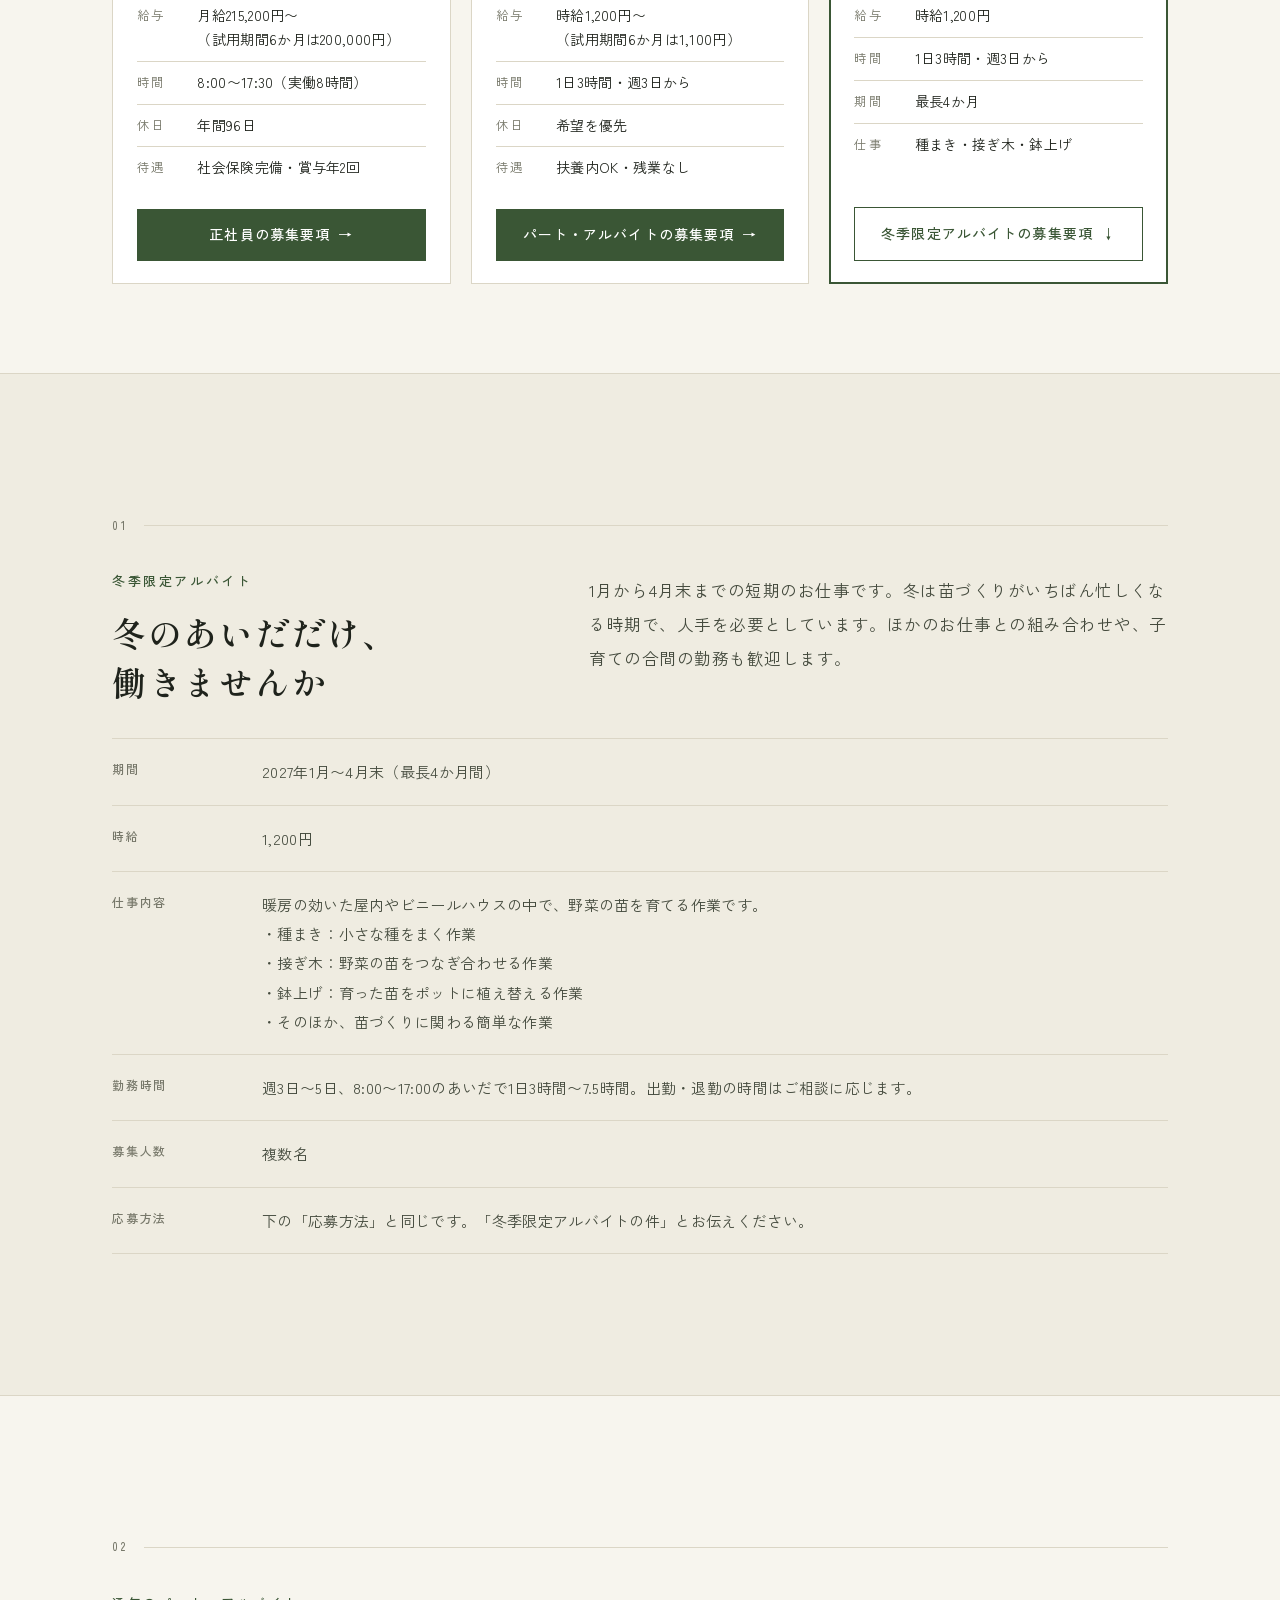
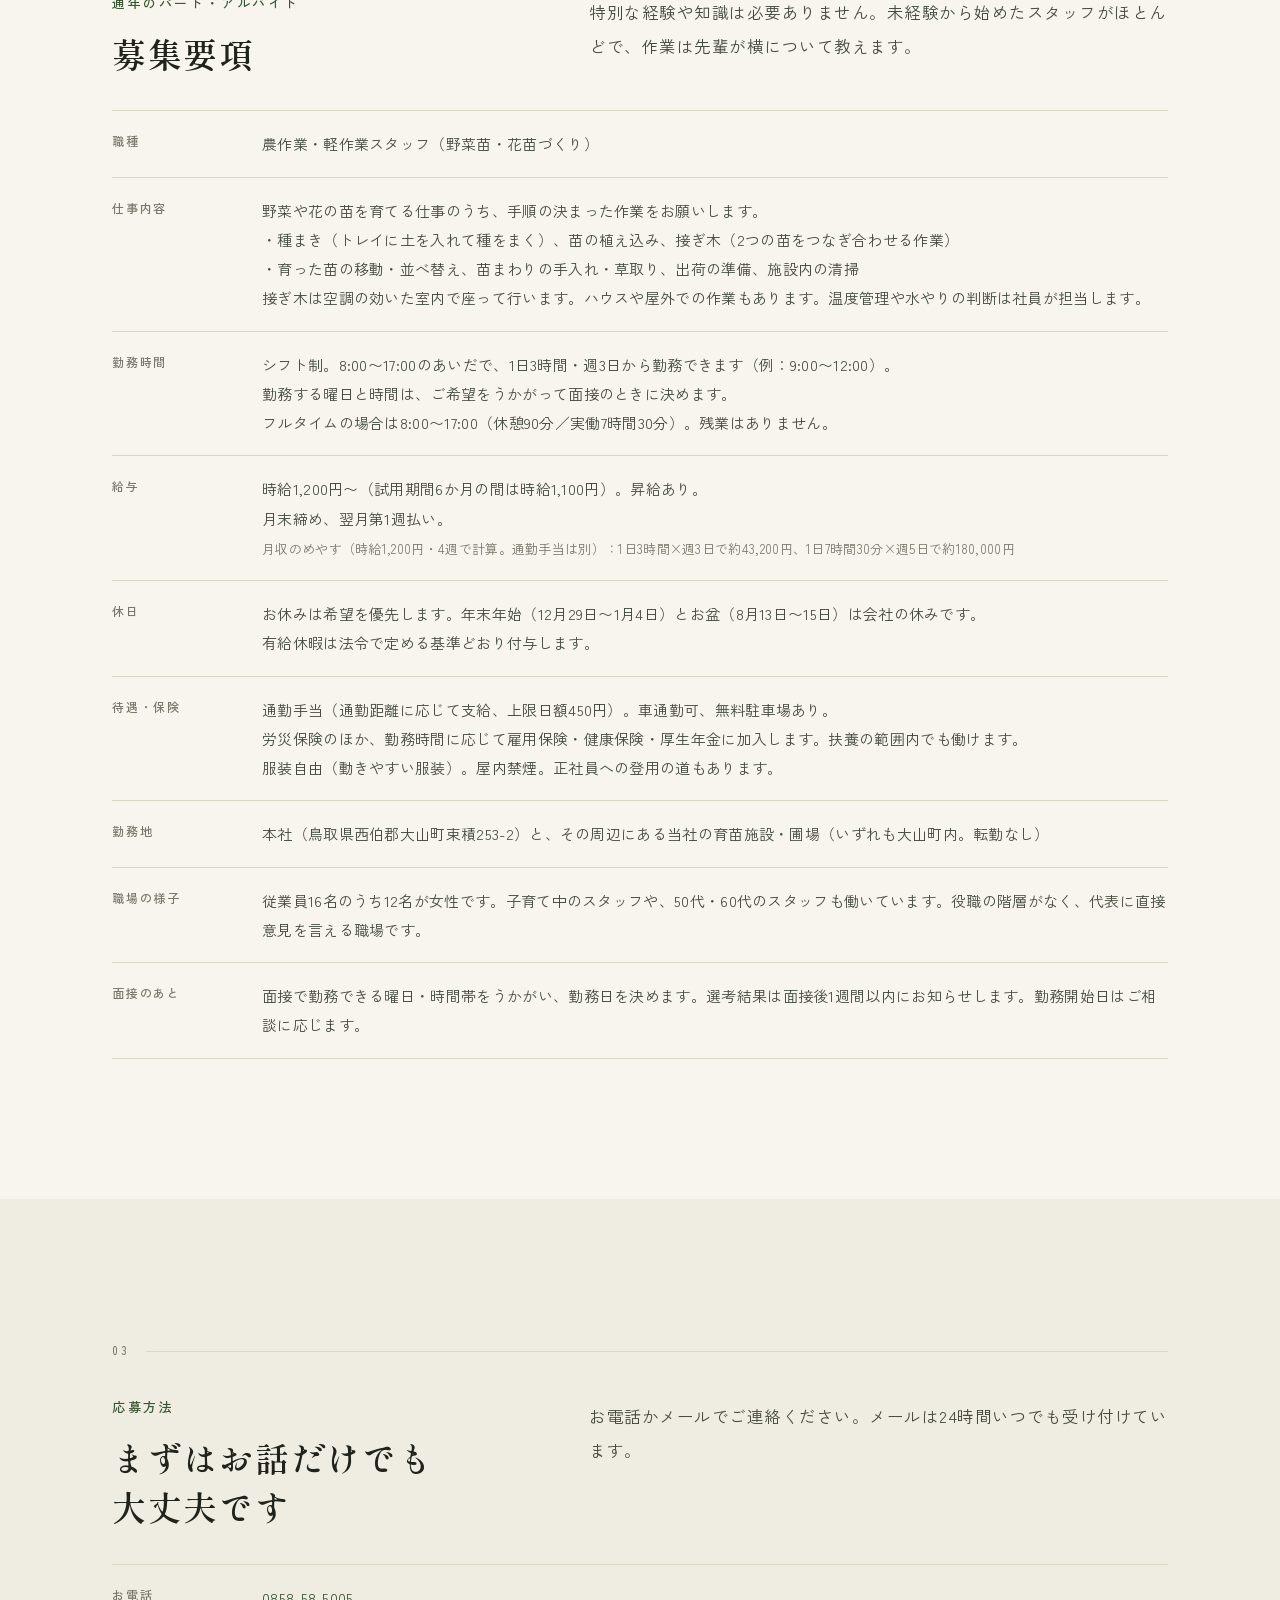
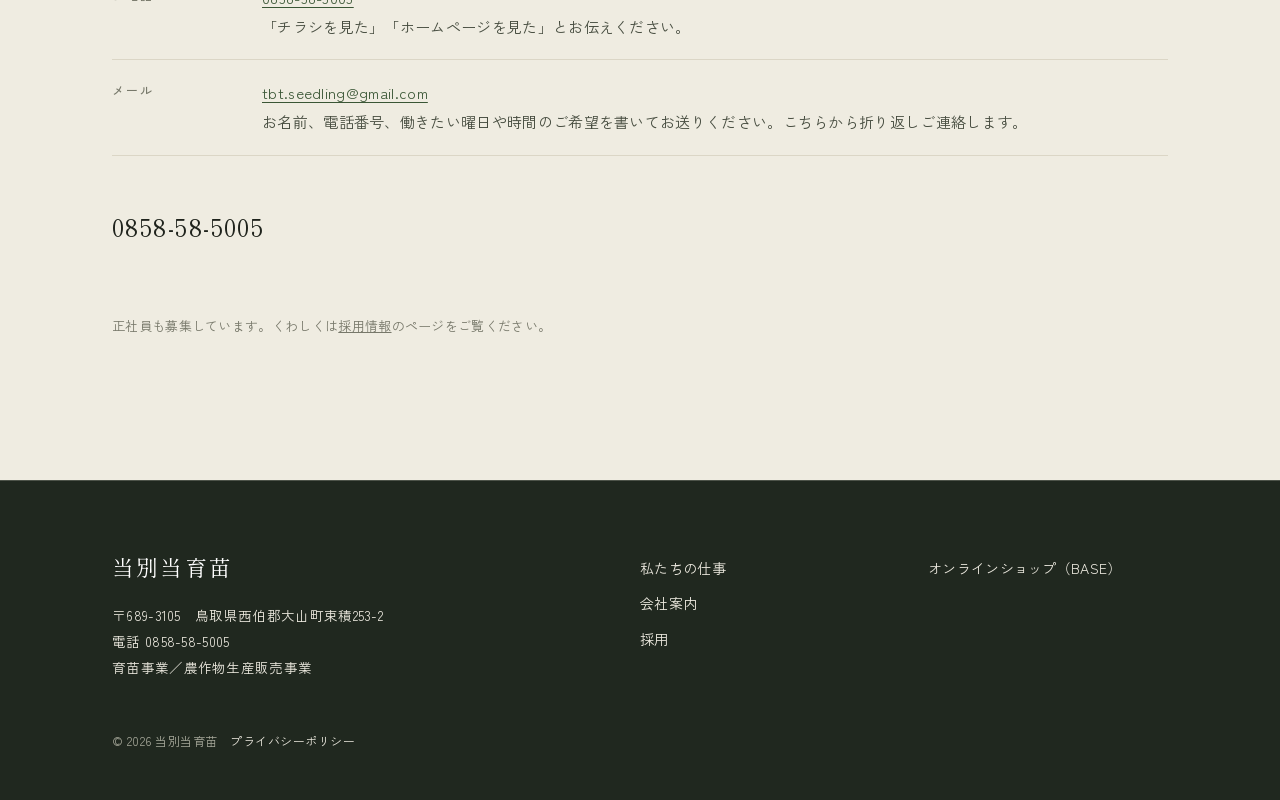
==== commit 2ff81bd6: "採用情報に「募集中の仕事」（正社員・パート・冬季アルバイトを選ぶカード）を追加、パートのQR /part/ は採用情報のトップへ転送 - recruit.html：ヒーローの下に3つの働き方を並べたカ" ====
--- a/fuyu/index.html
+++ b/fuyu/index.html
@@ -19,7 +19,7 @@
 <link rel="preconnect" href="https://fonts.googleapis.com">
 <link rel="preconnect" href="https://fonts.gstatic.com" crossorigin>
 <link href="https://fonts.googleapis.com/css2?family=Shippori+Mincho+B1:wght@500;600&family=Zen+Kaku+Gothic+New:wght@400;500&display=swap" rel="stylesheet">
-<link rel="stylesheet" href="/style.css" />
+<link rel="stylesheet" href="/style.css?v=20261127" />
 <!-- ===== TBT Analytics START =====
   GA4 (G-S450J6KXNJ) + Consent Mode v2 (default denied) + Cookie告知バナー(日本語) + CVトラッカー
 -->
@@ -108,7 +108,7 @@
   <div class="hero-text">
     <p class="hero-kicker">採用情報</p>
     <div class="hero-copy">
-      <h1><span class="nw">冬季限定</span><span class="nw">アルバイト</span><span class="nw">募集</span></h1>
+      <h1 class="h1-job"><span class="nw">冬季限定</span><span class="nw">アルバイト</span><span class="nw">募集</span></h1>
       <p class="subhead">2027年1月〜4月末の短期のお仕事です。時給1,200円、1日3時間・週3日から。野菜の苗づくりを手伝ってくれる方を募集しています。経験は問いません。</p>
       <div class="btns">
         <a class="btn btn-primary" href="#winter">募集要項を見る<span class="arrow">→</span></a>
@@ -120,6 +120,40 @@
     <img src="/img/product-seedlings.jpg" width="1600" height="1066" alt="ハウスで育つ野菜の苗" fetchpriority="high" />
   </div>
 </section>
+
+<!-- JOBS START（build_part_pages.py が生成。手で直さない） -->
+<section class="sec-jobs" id="jobs">
+  <div class="wrap">
+    <p class="kicker">募集中の仕事</p>
+    <h2 class="stitle"><span class="nw">3つの働き方から</span><span class="nw">選べます</span></h2>
+    <p class="lead">正社員、パート・アルバイト、冬季限定アルバイトを募集しています。どれも未経験から始められます。気になる働き方を選んで、くわしい条件をご覧ください。</p>
+    <div class="jobs">
+      <a class="job" href="/recruit.html#requirements">
+        <span class="job-tag">通年・フルタイム</span>
+        <h3 class="job-title">正社員</h3>
+        <p class="job-sub">野菜苗・花苗の育苗スタッフ</p>
+        <dl class="job-facts"><div><dt>給与</dt><dd>月給215,200円〜<br>（試用期間6か月は200,000円）</dd></div><div><dt>時間</dt><dd>8:00〜17:30（実働8時間）</dd></div><div><dt>休日</dt><dd>年間96日</dd></div><div><dt>待遇</dt><dd>社会保険完備・賞与年2回</dd></div></dl>
+        <span class="job-go">正社員の募集要項<span class="arrow">→</span></span>
+      </a>
+      <a class="job" href="/parttime/#requirements">
+        <span class="job-tag">通年・短時間OK</span>
+        <h3 class="job-title">パート・アルバイト</h3>
+        <p class="job-sub">苗づくりの作業スタッフ</p>
+        <dl class="job-facts"><div><dt>給与</dt><dd>時給1,200円〜<br>（試用期間6か月は1,100円）</dd></div><div><dt>時間</dt><dd>1日3時間・週3日から</dd></div><div><dt>休日</dt><dd>希望を優先</dd></div><div><dt>待遇</dt><dd>扶養内OK・残業なし</dd></div></dl>
+        <span class="job-go">パート・アルバイトの募集要項<span class="arrow">→</span></span>
+      </a>
+      <a class="job is-current" href="/fuyu/#winter" aria-current="page">
+        <span class="job-badge">表示中</span>
+        <span class="job-tag">2027年1月〜4月末</span>
+        <h3 class="job-title">冬季限定アルバイト</h3>
+        <p class="job-sub">冬のあいだだけの短期のお仕事</p>
+        <dl class="job-facts"><div><dt>給与</dt><dd>時給1,200円</dd></div><div><dt>時間</dt><dd>1日3時間・週3日から</dd></div><div><dt>期間</dt><dd>最長4か月</dd></div><div><dt>仕事</dt><dd>種まき・接ぎ木・鉢上げ</dd></div></dl>
+        <span class="job-go">冬季限定アルバイトの募集要項<span class="arrow">↓</span></span>
+      </a>
+    </div>
+  </div>
+</section>
+<!-- JOBS END -->
 
 <!-- 冬季限定アルバイト -->
 <section class="sec sec--deep" id="winter">
--- a/style.css
+++ b/style.css
@@ -248,3 +248,29 @@
   .hero h1 { font-size: 30px; }
   .info-table th, .req-table th { width: 96px; padding-right: 12px; letter-spacing: .1em; }
 }
+
+/* ---------- 募集中の仕事（正社員・パート・冬季アルバイトの選択カード） 2026-11-27 ---------- */
+.hero h1.h1-job { font-size: clamp(30px, 3.6vw, 48px); }
+.sec-jobs { padding: clamp(56px, 7vw, 96px) 0; background: var(--paper); border-bottom: 1px solid var(--line); }
+.sec-jobs .stitle { margin: 0; }
+.sec-jobs .lead { margin-top: 14px; }
+.jobs { display: grid; grid-template-columns: repeat(3, 1fr); gap: 20px; margin-top: var(--sp-6); }
+.job { position: relative; display: flex; flex-direction: column; background: #fff; border: 1px solid var(--line); border-top: 4px solid var(--green); padding: 26px 24px 22px; color: var(--ink-soft); text-decoration: none; transition: transform .2s, box-shadow .2s; }
+.job:hover { transform: translateY(-3px); box-shadow: 0 12px 28px rgba(31,35,28,.09); color: var(--ink-soft); }
+.job-tag { font-size: 12px; font-weight: 500; letter-spacing: .15em; color: var(--green); }
+.job-title { font-family: var(--font-display); font-size: 27px; line-height: 1.4; letter-spacing: .06em; color: var(--ink); margin: 4px 0 2px; }
+.job-sub { font-size: 13.5px; color: var(--muted); margin: 0 0 14px; }
+.job-facts { margin: 0 0 20px; flex: 1; }
+.job-facts div { display: grid; grid-template-columns: 3.6em 1fr; gap: 10px; padding: 9px 0; border-top: 1px solid var(--line); font-size: 14px; line-height: 1.7; }
+.job-facts dt { font-size: 12.5px; letter-spacing: .1em; color: var(--muted); }
+.job-facts dd { margin: 0; color: var(--ink); }
+.job-go { display: flex; justify-content: center; align-items: center; gap: 8px; background: var(--green); color: #fff; padding: 12px 16px; font-size: 14px; font-weight: 500; letter-spacing: .08em; transition: background .2s; }
+.job:hover .job-go { background: var(--green-deep); }
+.job-badge { position: absolute; top: 18px; right: 18px; font-size: 11.5px; letter-spacing: .1em; color: var(--green); border: 1px solid var(--green); padding: 1px 10px; border-radius: 999px; }
+.job.is-current { border-color: var(--green); box-shadow: inset 0 0 0 1px var(--green); }
+.job.is-current .job-go { background: transparent; color: var(--green); border: 1px solid var(--green); }
+.job.is-current:hover .job-go { background: var(--green); color: #fff; }
+@media (max-width: 860px) {
+  .jobs { grid-template-columns: 1fr; gap: 16px; }
+  .job-title { font-size: 24px; }
+}
